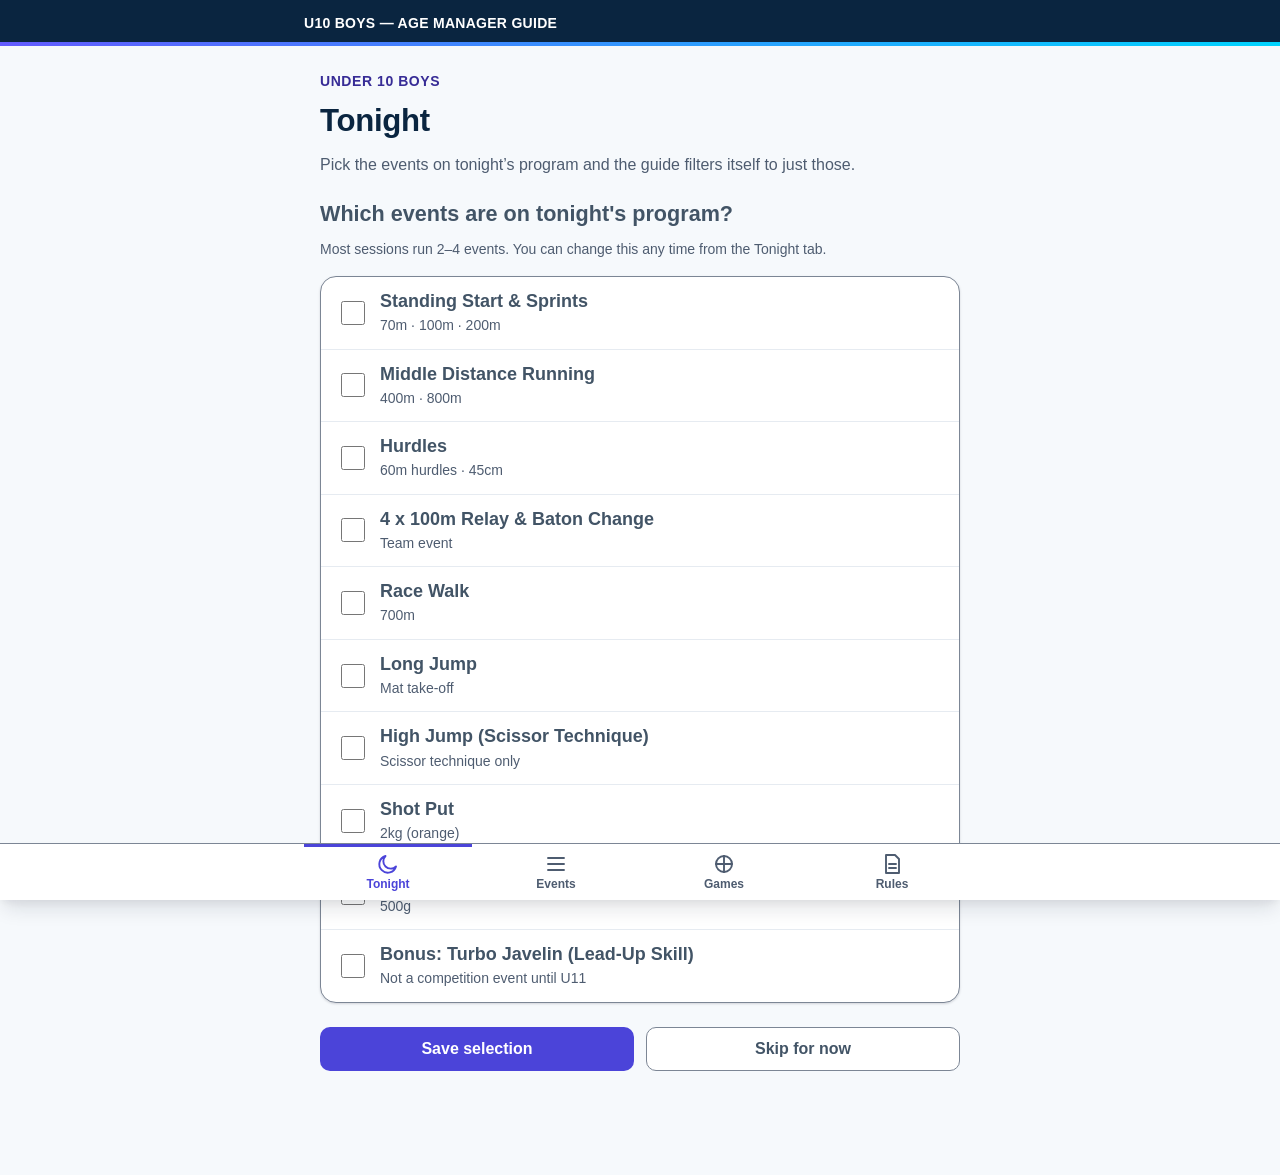
==== index.html @ a4e1b456 "Initial commit: NSW Little Athletics U10 Boys Age Manager Guide Vanilla JS/CSS four-tab app (Tonight" ====
<!DOCTYPE html>
<html lang="en-AU">
<head>
  <meta charset="utf-8">
  <meta name="viewport" content="width=device-width, initial-scale=1, viewport-fit=cover">
  <meta name="description" content="NSW Little Athletics Under 10 Boys Age Manager's Coaching Guide: skill progressions, common faults, safety notes, coaching videos and a bank of waiting-period games.">
  <meta name="color-scheme" content="light">
  <!-- Matches --color-accent-deep in css/tokens.css (app-bar fill). -->
  <meta name="theme-color" content="#0A2540">
  <!-- Suppresses the browser's automatic /favicon.ico request (AC90: zero 404s) — no icon asset exists or is needed. -->
  <link rel="icon" href="data:,">
  <title>NSW Little Athletics — U10 Boys Age Manager Guide</title>

  <!-- Relative paths only: this must work under a GitHub Pages project subpath. -->
  <link rel="stylesheet" href="css/tokens.css">
  <link rel="stylesheet" href="css/base.css">
  <link rel="stylesheet" href="css/components.css">
</head>
<body>
  <a class="skip-link" href="#view">Skip to main content</a>

  <header class="app-bar">
    <p class="app-bar__title">U10 Boys — Age Manager Guide</p>
  </header>

  <!--
    The router writes each view into #view. It is the <main> landmark itself
    and is focusable (tabindex="-1") so the skip link lands here.
  -->
  <main class="app-main" id="view" tabindex="-1"></main>

  <!--
    Tonight-mode announcements (interactions.js's announce()). Lives here,
    outside #view, so the router's innerHTML repaint of #view never destroys
    and recreates it. A live region only reliably announces a text mutation
    once it is already in the accessibility tree; recreating it on every
    repaint (as it was inside the view template) raced the tree registration
    against the announcement itself.
  -->
  <div id="tonight-status" class="visually-hidden" role="status" aria-live="polite"></div>

  <!--
    Four tabs, in this DOM order. Tonight is first: it's the default route
    (empty hash resolves directly to it, no redirect — see router.js) and the
    brief lists the four tabs in this order. Home was removed and archived
    (see archive/README.md); nothing here references it.
  -->
  <nav class="tabbar" aria-label="Main">
    <ul class="tabbar__list">
      <li class="tabbar__item">
        <a class="tab" href="#/tonight" data-tab="tonight">
          <span class="tab__icon" aria-hidden="true">
            <svg viewBox="0 0 24 24" focusable="false"><path d="M20 14.5A8.5 8.5 0 1 1 9.5 4a6.8 6.8 0 0 0 10.5 10.5Z"/></svg>
          </span>
          <span class="tab__label">Tonight</span>
        </a>
      </li>
      <li class="tabbar__item">
        <a class="tab" href="#/events" data-tab="events">
          <span class="tab__icon" aria-hidden="true">
            <svg viewBox="0 0 24 24" focusable="false"><path d="M4 6h16"/><path d="M4 12h16"/><path d="M4 18h16"/></svg>
          </span>
          <span class="tab__label">Events</span>
        </a>
      </li>
      <li class="tabbar__item">
        <a class="tab" href="#/games" data-tab="games">
          <span class="tab__icon" aria-hidden="true">
            <svg viewBox="0 0 24 24" focusable="false"><circle cx="12" cy="12" r="8"/><path d="M12 4v16"/><path d="M4 12h16"/></svg>
          </span>
          <span class="tab__label">Games</span>
        </a>
      </li>
      <li class="tabbar__item">
        <a class="tab" href="#/rules" data-tab="rules">
          <span class="tab__icon" aria-hidden="true">
            <svg viewBox="0 0 24 24" focusable="false"><path d="M6 3h9l4 4v14H6z"/><path d="M9 12h7"/><path d="M9 16h7"/></svg>
          </span>
          <span class="tab__label">Rules</span>
        </a>
      </li>
    </ul>
  </nav>

  <noscript>
    <p class="noscript">This guide needs JavaScript enabled to display its content.</p>
  </noscript>

  <script type="module" src="js/app.js"></script>
</body>
</html>
---- css/tokens.css ----
/* ==========================================================================
   tokens.css — the design system's single source of truth.

   Every colour, size, radius and shadow used anywhere in this app is declared
   here. Components reference tokens; they never hard-code a hex value.

   Contrast ratios in the comments below are computed (WCAG 2.1 relative
   luminance), not estimated, and are measured against the *composited*
   background the pairing actually renders on — not the token's assumed
   backdrop. If you change a colour, re-measure. See STYLEGUIDE.md's "Colour"
   section for the full table and STYLEGUIDE.md's "Deviations from Stripe"
   section for why several Stripe colours below are restricted to decorative
   roles only.

   --------------------------------------------------------------------------
   STRIPE-DERIVED PALETTE (AC59). Source: Stripe's public brand palette,
   corroborated across independent sources, treated as established fact —
   #635BFF blurple, #0A2540 dark navy, #425466 body slate, #F6F9FC light
   surface, #E6EBF1 hairline, #00D4FF cyan, #24B47E success, #CD3D64 error.
   getdesign.md/stripe/design-md was NOT re-fetched for this pass — it renders
   client-side and publishes no token values.

   Three of those eight values are deliberately NOT used as given, because
   they fail this project's AA rules on the surfaces this app actually
   composites them against:
     - #635BFF (brand blurple) is 4.70:1 on white and only 4.45:1 on
       #F6F9FC — FAILS AA as text. It is used only as brand/decorative fill
       (the app-bar gradient rule below); every text/focus-ring/control-
       border role is carried by a darkened blurple instead (AC60).
     - #E6EBF1 (hairline) is 1.20:1 on white — FAILS the >=3:1 control-
       boundary rule. It is restricted to decorative dividers only
       (--color-border-subtle); a separate, re-measured token carries the
       control-boundary role (--color-border-interactive, AC61).
     - #00D4FF / #24B47E / #CD3D64 (cyan / success / error) are 1.77:1 /
       2.66:1 / 4.72:1 on white — cyan and success both fail 4.5:1; error
       (#CD3D64) actually clears 4.5:1 but is still barred from every text /
       control-boundary / sole-state-indicator role (AC62), because a
       colour-only state signal fails SC 1.4.1 regardless of its contrast
       ratio. Only cyan appears at all in this file, as a decorative
       gradient stop with no text on it (see --color-brand-cyan below).
   -------------------------------------------------------------------------- */

:root {
  /* --- Neutral / text ramp (Stripe navy -> slate) -----------------------
     neutral-800 and neutral-900 are Stripe's own "body" and "heading" hexes,
     used verbatim (AC59 b/c). The lighter steps (600/700) are new values
     derived to sit between body and the hairline, each independently
     re-measured against every surface it actually renders on in this app —
     not copied from the pre-rebuild ramp, which used a different (bluer)
     palette entirely. */
  --color-white: #FFFFFF;
  --color-neutral-50: #F6F9FC;   /* Stripe "surface" — app canvas (AC59a)     */
  --color-neutral-100: #EEF2F6;  /* <code> background — body text 6.94:1 on it */
  --color-neutral-200: #E6EBF1;  /* Stripe "hairline" — decorative only, 1.20:1 on white, see banner above */
  --color-neutral-400: #7C8695;  /* interactive borders — 3.68:1 white, 3.49:1 canvas, 3.17:1 tint, 3.40:1 warn-surface — all >=3:1 (AC61) */
  --color-neutral-600: #5F6F87;  /* captions — 5.11:1 white, 4.84:1 canvas, 4.40:1 tint (FAILS — never used on tint; --color-text-muted carries that surface instead, see .picker__label:hover) */
  --color-neutral-700: #4E5C70;  /* muted body text — 6.80:1 white, 6.43:1 canvas, 5.85:1 tint (.picker__label:hover) */
  --color-neutral-800: #425466;  /* Stripe "body" — 7.80:1 white, 7.38:1 canvas (AC59c) */
  --color-neutral-900: #0A2540;  /* Stripe "heading" — 15.54:1 white, 14.70:1 canvas (AC59b) */

  /* --- Brand blurple — decorative / gradient ONLY, never text or a border -
     AC60: #635BFF fails AA as text (4.45:1 on canvas) so it never appears
     in a role that requires contrast. --color-brand-cyan exists solely as
     the second stop of the one decorative gradient this file authorises
     (AC59f); no text is ever placed on it (AC62). */
  --color-brand: #635BFF;        /* Stripe blurple — decorative fill only, see .app-bar::after */
  --color-brand-cyan: #00D4FF;   /* Stripe cyan — decorative gradient stop only, never text (1.77:1 on white) */

  /* --- Accent (darkened blurple) — carries every text/focus/border role -
     A straight #635BFF fails AA (4.45:1 on canvas). --color-accent is a
     darkened blurple that clears AA with headroom on every surface it can
     land on (Q6: take the headroom where free rather than scrape 4.5:1). */
  --color-accent-tint: #EEECFF;  /* tinted surface (hover/pressed backgrounds) */
  --color-accent: #4B44D9;       /* links, focus ring, control borders, badge text — 6.71:1 white, 6.35:1 canvas, 5.78:1 tint, 6.19:1 warn-surface (AC60) */
  --color-accent-strong: #372C96; /* pressed / numerals / hover — 10.70:1 white, 10.12:1 canvas, 9.21:1 tint, 9.86:1 warn-surface */
  --color-accent-deep: #0A2540;  /* app bar fill — white text on it = 15.54:1 (reuses the Stripe heading navy as a dark shell surface) */
  --color-accent-on: #FFFFFF;    /* text on --color-accent — 6.71:1; on --color-accent-strong — 10.70:1 */

  /* --- Success (green) — per-card Tonight toggle's active state, and the
     Event Detail "in tonight" CTA (js/views/eventDetail.js). Project-specific,
     not part of the Stripe palette (Stripe's own #24B47E fails AA — see the
     "Deviations from Stripe" banner above), chosen the same way --color-accent
     was: darkened until it clears AA with headroom on every surface it lands
     on, rather than merely scraping 4.5:1. -------------------------------- */
  --color-success-tint: #E6F4EC;  /* tinted surface — .btn--ghost-success hover */
  --color-success: #0E6B3A;       /* active toggle fill; ghost-CTA border/text — 6.60:1 white, 6.24:1 canvas, 5.82:1 success-tint */
  --color-success-on: #FFFFFF;    /* check glyph/text on --color-success fill — 6.60:1 */

  /* --- Safety / warning (project-specific; not part of Stripe's palette,
     unchanged by this pass — its surfaces didn't change, so its ratios
     didn't either; re-verified, not merely carried forward) ------------- */
  --color-warn-surface: #FFF4E8;
  --color-warn-surface-alt: #FFEAD8;
  --color-warn-border: #C2410C;  /* 5.18:1 on white, 4.77:1 on warn-surface  */
  --color-warn-text: #7A2E0B;    /* 8.71:1 on --color-warn-surface, 8.10:1 on --color-warn-surface-alt (.badge--video) */
  --color-warn-label: #8A3308;   /* 7.57:1 on --color-warn-surface           */

  /* --- Semantic aliases ------------------------------------------------- */
  --color-bg: var(--color-neutral-50);
  --color-surface: var(--color-white);
  --color-heading: var(--color-neutral-900);        /* h1-h4 (AC59b)         */
  --color-text: var(--color-neutral-800);           /* body default (AC59c) */
  --color-text-muted: var(--color-neutral-700);
  --color-text-caption: var(--color-neutral-600);
  --color-border-subtle: var(--color-neutral-200);  /* decorative dividers only (AC61) */
  --color-border-interactive: var(--color-neutral-400); /* >=3:1 everywhere (AC61) */
  --color-focus: var(--color-accent);               /* never --color-brand (AC60) */

  /* --- Type scale (1.2 modular, 16px root) ------------------------------
     Body stays >=400 weight and 18px: Stripe's own weight-300 body text is
     explicitly rejected here — this app is read outdoors, one-handed,
     pitch-side (AC64). */
  --font-sans: -apple-system, BlinkMacSystemFont, "Segoe UI", Roboto,
    "Helvetica Neue", Arial, "Noto Sans", sans-serif;
  --font-mono: ui-monospace, SFMono-Regular, Menlo, Consolas, monospace;

  --fs-100: 0.75rem;    /* 12px — badges, footnotes      */
  --fs-200: 0.875rem;   /* 14px — captions, meta         */
  --fs-300: 1rem;       /* 16px — secondary body         */
  --fs-400: 1.125rem;   /* 18px — body (outdoor legible) */
  --fs-500: 1.35rem;    /* 21.6px — h2                   */
  --fs-600: 1.625rem;   /* 26px — h1 on narrow           */
  --fs-700: 1.95rem;    /* 31.2px — h1 from 40em up      */

  --lh-tight: 1.25;
  --lh-snug: 1.4;
  --lh-body: 1.6;

  --fw-regular: 400;    /* floor — no rule anywhere sets font-weight below this (AC64) */
  --fw-medium: 500;
  --fw-semibold: 600;
  --fw-bold: 700;

  /* --- Spacing scale (4px base) ----------------------------------------- */
  --space-1: 0.25rem;   /*  4px */
  --space-2: 0.5rem;    /*  8px */
  --space-3: 0.75rem;   /* 12px */
  --space-4: 1rem;      /* 16px */
  --space-5: 1.5rem;    /* 24px */
  --space-6: 2rem;      /* 32px */
  --space-7: 3rem;      /* 48px */
  --space-8: 4rem;      /* 64px */

  /* --- Radii ------------------------------------------------------------ */
  --radius-sm: 6px;
  --radius-md: 10px;
  --radius-lg: 16px;
  --radius-pill: 999px;

  /* --- Component sizes ---------------------------------------------------
     One-off diameters that recur in exactly one component and don't belong
     in the spacing scale (they're not a gap/inset, they're a fixed circle).
     The 44px per-card Tonight toggle reuses --tap-min below rather than a
     new token, since it IS the tap-target floor. */
  --size-numeral-sm: 1.75rem; /* 28px — Events list row numeral badge (compact-row redesign) */

  /* --- Elevation (3 levels, used consistently on cards) ------------------ */
  --shadow-1: 0 1px 2px rgba(16, 24, 40, 0.06),
              0 1px 3px rgba(16, 24, 40, 0.10);
  --shadow-2: 0 2px 4px -1px rgba(16, 24, 40, 0.06),
              0 4px 8px -2px rgba(16, 24, 40, 0.10);
  --shadow-3: 0 4px 8px -2px rgba(16, 24, 40, 0.06),
              0 12px 20px -4px rgba(16, 24, 40, 0.12);

  /* --- Layout ----------------------------------------------------------- */
  --measure: 42rem;          /* max content width                           */
  --gutter: var(--space-4);
  --tabbar-height: 3.5rem;   /* 56px — exceeds the 44px tap-target minimum  */
  --tap-min: 2.75rem;        /* 44px — WCAG 2.5.5 / 2.5.8 floor            */
  --focus-ring-width: 3px;
  --focus-ring-offset: 2px;
}
---- css/base.css ----
/* ==========================================================================
   base.css — reset, document shell, landmarks, typography defaults.
   ========================================================================== */

*,
*::before,
*::after {
  box-sizing: border-box;
}

html {
  -webkit-text-size-adjust: 100%;
}

body {
  margin: 0;
  background: var(--color-bg);
  color: var(--color-text);
  font-family: var(--font-sans);
  font-size: var(--fs-400);
  line-height: var(--lh-body);
  /* Long words and URLs must not push the page wider than 320px. */
  overflow-wrap: break-word;
}

/* --- Focus: never removed, always visible -------------------------------- */

:focus-visible {
  outline: var(--focus-ring-width) solid var(--color-focus);
  outline-offset: var(--focus-ring-offset);
  border-radius: var(--radius-sm);
}

/*
  The <h1> and <main> receive focus programmatically on route change. Keyboard
  users get the ring (the browser sets :focus-visible for keyboard-initiated
  navigation); pointer users don't get a ring they didn't ask for.
*/
#view:focus:not(:focus-visible),
#page-title:focus:not(:focus-visible) {
  outline: none;
}

/* --- Skip link ----------------------------------------------------------- */

.skip-link {
  position: absolute;
  left: var(--space-2);
  top: var(--space-2);
  z-index: 100;
  padding: var(--space-3) var(--space-4);
  min-height: var(--tap-min);
  display: inline-flex;
  align-items: center;
  background: var(--color-accent);
  color: var(--color-accent-on);
  font-weight: var(--fw-semibold);
  border-radius: var(--radius-md);
  box-shadow: var(--shadow-2);
  text-decoration: none;
  /* Off-screen until focused — not display:none, so it stays reachable. */
  transform: translateY(-200%);
}

.skip-link:focus {
  transform: translateY(0);
}

/* --- Screen-reader-only -------------------------------------------------- */

.visually-hidden {
  position: absolute !important;
  width: 1px;
  height: 1px;
  padding: 0;
  margin: -1px;
  overflow: hidden;
  clip: rect(0 0 0 0);
  clip-path: inset(50%);
  white-space: nowrap;
  border: 0;
}

/* --- App shell ----------------------------------------------------------- */

.app-bar {
  position: relative;
  background: var(--color-accent-deep);
  color: var(--color-white);
  padding: var(--space-3) var(--gutter);
  padding-top: max(var(--space-3), env(safe-area-inset-top));
}

/*
  Stripe-signature gradient, purely decorative (AC59f): a 4px blurple-to-cyan
  bar under the app-bar. No text sits on it, so AC62 ("no text on a cyan
  gradient stop") and AC63 ("gradient carrying text must hit 4.5:1 at its
  lightest stop") never come into play here — both colours are otherwise
  banned from every text/border/focus role for exactly that contrast reason
  (--color-brand is 4.45:1 on canvas, --color-brand-cyan is 1.77:1 on white;
  see tokens.css). This is the app's only use of either raw brand hue.
*/
.app-bar::after {
  content: '';
  position: absolute;
  inset: auto 0 0 0;
  height: 4px;
  background: linear-gradient(90deg, var(--color-brand), var(--color-brand-cyan));
}

.app-bar__title {
  margin: 0;
  max-width: var(--measure);
  margin-inline: auto;
  font-size: var(--fs-200);
  font-weight: var(--fw-semibold);
  letter-spacing: 0.02em;
  text-transform: uppercase;
}

.app-main {
  display: block;
  max-width: var(--measure);
  margin-inline: auto;
  padding: var(--space-5) var(--gutter);
  /* Clear the fixed tab bar plus the iPhone home indicator. */
  padding-bottom: calc(
    var(--tabbar-height) + env(safe-area-inset-bottom) + var(--space-7)
  );
}

/* --- Typography ---------------------------------------------------------- */

h1,
h2,
h3,
h4 {
  margin: 0;
  color: var(--color-heading);
  line-height: var(--lh-tight);
  font-weight: var(--fw-bold);
  letter-spacing: -0.01em;
}

p {
  margin: 0 0 var(--space-4);
}

p:last-child {
  margin-bottom: 0;
}

a {
  color: var(--color-accent);
  text-decoration-thickness: 0.08em;
  text-underline-offset: 0.16em;
}

a:hover {
  color: var(--color-accent-strong);
}

code {
  font-family: var(--font-mono);
  font-size: 0.9em;
  background: var(--color-neutral-100);
  padding: 0.1em 0.35em;
  border-radius: var(--radius-sm);
}

ol,
ul {
  margin: 0;
  padding: 0;
}

blockquote {
  margin: 0;
}

table {
  border-collapse: collapse;
  width: 100%;
}

.noscript {
  margin: var(--space-5) var(--gutter);
  padding: var(--space-4);
  background: var(--color-warn-surface);
  border-left: 4px solid var(--color-warn-border);
  color: var(--color-warn-text);
  border-radius: var(--radius-md);
}

@media (prefers-reduced-motion: reduce) {
  *,
  *::before,
  *::after {
    animation-duration: 0.01ms !important;
    animation-iteration-count: 1 !important;
    transition-duration: 0.01ms !important;
    scroll-behavior: auto !important;
  }
}
---- css/components.css ----
/* ==========================================================================
   components.css — every reusable UI pattern in the app.
   Ordered: navigation → page furniture → content blocks → resources → tables.
   ========================================================================== */

/* --- Bottom tab bar ------------------------------------------------------ */

.tabbar {
  position: fixed;
  inset: auto 0 0 0;
  z-index: 50;
  background: var(--color-surface);
  border-top: 1px solid var(--color-border-interactive);
  box-shadow: var(--shadow-3);
  padding-bottom: env(safe-area-inset-bottom);
}

.tabbar__list {
  display: flex;
  max-width: var(--measure);
  margin-inline: auto;
  list-style: none;
}

.tabbar__item {
  flex: 1 1 0;
  min-width: 0;
}

.tab {
  display: flex;
  flex-direction: column;
  align-items: center;
  justify-content: center;
  gap: 2px;
  /* Tap target: full width of a quarter-viewport column x 56px tall. */
  min-height: var(--tabbar-height);
  padding: var(--space-2) var(--space-1);
  color: var(--color-text-muted);
  font-size: var(--fs-100);
  font-weight: var(--fw-semibold);
  text-decoration: none;
}

.tab__icon svg {
  display: block;
  width: 24px;
  height: 24px;
  fill: none;
  stroke: currentColor;
  stroke-width: 1.9;
  stroke-linecap: round;
  stroke-linejoin: round;
}

.tab__label {
  line-height: 1.1;
}

/*
  aria-current drives the active state — the accessible property and the
  visual state come from one source, so they cannot drift apart.
  Colour is not the only signal: the active tab is also bolder and carries
  the top rule.
*/
.tab[aria-current='page'] {
  color: var(--color-accent);
  font-weight: var(--fw-bold);
  box-shadow: inset 0 3px 0 0 var(--color-accent);
}

/*
  Four equal columns (Tonight, Events, Games, Rules — Home removed, see
  archive/README.md) give each tab an 80px column at 320px viewport width
  (90px at 360px). Height (--tabbar-height, 56px) already clears the 44px
  floor regardless of column count, so the only thing to re-check at 4
  columns is horizontal: the longest label ("Tonight", 7 characters) must
  not wrap or clip within the column. Re-measured with headless Chrome at
  both 320px and 360px after the Home removal: at the default --fs-100
  (12px) every label renders on one line at both widths with clear margin
  either side, so no font-size step-down is needed. Tightened side padding
  is kept anyway as a small additional margin at the narrowest supported
  width. If a 5th tab is ever added, re-measure before assuming the same
  holds.
*/
@media (max-width: 22.5em) {
  .tab {
    padding-inline: 2px;
  }
}

/* --- Buttons --------------------------------------------------------------
   Generic action buttons (picker, mode switch's sibling actions, empty
   states) — distinct from .out-link (bordered external-link chip). Two
   variants only: solid primary, bordered ghost. Both meet the 44px
   tap-target floor. (.cta was the one full-width Home hero link; Home was
   removed and archived, and .cta was removed with it — AC71, see
   archive/README.md.) */

.btn {
  display: inline-flex;
  align-items: center;
  justify-content: center;
  gap: var(--space-2);
  min-height: var(--tap-min);
  padding: var(--space-3) var(--space-5);
  border-radius: var(--radius-md);
  border: 1px solid transparent;
  font-size: var(--fs-300);
  font-weight: var(--fw-semibold);
  text-decoration: none;
  cursor: pointer;
}

.btn--primary {
  background: var(--color-accent);
  color: var(--color-accent-on);
}

.btn--primary:hover {
  background: var(--color-accent-strong);
  color: var(--color-accent-on);
}

.btn--ghost {
  background: var(--color-surface);
  border-color: var(--color-border-interactive);
  color: var(--color-text);
}

.btn--ghost:hover {
  background: var(--color-accent-tint);
  border-color: var(--color-accent);
}

/*
  Recessed "already added" state for the Event Detail "Add to tonight" CTA
  (js/views/eventDetail.js, tonightCtaButton() in ui.js) — a .btn--ghost
  variant using the success green instead of neutral text/border, so the
  in-tonight state reads as a positive confirmation rather than a plain
  secondary action. Measured: 6.60:1 (--color-success on white), 5.82:1 on
  the hover tint (--color-success-tint) — both well clear of 4.5:1.
*/
.btn--ghost-success {
  background: var(--color-surface);
  border-color: var(--color-success);
  color: var(--color-success);
}

.btn--ghost-success:hover {
  background: var(--color-success-tint);
  border-color: var(--color-success);
}

/* Full-width variant — the Event Detail "Add to tonight" CTA is the one
   full-width primary action on that page. */
.btn--block {
  display: flex;
  width: 100%;
}

.tonight-edit-btn {
  margin-top: var(--space-4);
}

/* Wraps the Event Detail "Add to tonight" CTA (js/views/eventDetail.js),
   giving it the same breathing room every other .section on that page gets
   from the heading above it, without making the button itself a <section>
   (it isn't a new heading level, just a page action). */
.event-cta {
  margin-top: var(--space-6);
}

/* --- Tonight / Everything mode switch -------------------------------------
   Used identically on Events, Games and Rules. Two real buttons in a
   role="group", not a bare styled div. Active state is never colour-only:
   it also carries aria-pressed, bold weight and a leading check glyph. */

.mode-switch {
  display: flex;
  gap: var(--space-2);
  margin-bottom: var(--space-5);
}

.mode-switch__btn {
  display: inline-flex;
  align-items: center;
  gap: var(--space-1);
  min-height: var(--tap-min);
  padding: var(--space-2) var(--space-4);
  border: 1px solid var(--color-border-interactive);
  border-radius: var(--radius-pill);
  background: var(--color-surface);
  color: var(--color-text-muted);
  font-size: var(--fs-300);
  font-weight: var(--fw-medium);
  cursor: pointer;
}

.mode-switch__btn--active {
  background: var(--color-accent);
  border-color: var(--color-accent);
  color: var(--color-accent-on);
  font-weight: var(--fw-bold);
}

.mode-switch__glyph {
  display: inline-block;
  min-width: 0.9em;
  text-align: center;
}

/* --- Empty / near-empty Tonight-mode state --------------------------------
   Shown instead of a bare empty list when a filter yields nothing, so the
   page reads as a deliberate state rather than a broken one. */

.empty-state {
  padding: var(--space-6) var(--space-4);
  background: var(--color-surface);
  border: 1px solid var(--color-border-subtle);
  border-radius: var(--radius-lg);
  box-shadow: var(--shadow-1);
  text-align: center;
}

.empty-state p {
  margin-bottom: var(--space-4);
  color: var(--color-text-muted);
}

/* --- Onboarding / edit picker (multi-select over the 10 events) ----------- */

.picker__fieldset {
  border: 0;
  margin: 0;
  padding: 0;
}

.picker__legend {
  padding: 0;
  margin-bottom: var(--space-3);
  font-size: var(--fs-500);
  font-weight: var(--fw-bold);
  line-height: var(--lh-tight);
}

.picker__list {
  list-style: none;
  margin-top: var(--space-4);
  background: var(--color-surface);
  border: 1px solid var(--color-border-interactive);
  border-radius: var(--radius-lg);
  box-shadow: var(--shadow-1);
  overflow: hidden;
}

.picker__item + .picker__item {
  border-top: 1px solid var(--color-border-subtle);
}

.picker__label {
  display: flex;
  align-items: center;
  gap: var(--space-3);
  min-height: var(--tap-min);
  padding: var(--space-3) var(--space-4);
  cursor: pointer;
}

.picker__label:hover {
  background: var(--color-accent-tint);
}

.picker__checkbox {
  flex: none;
  width: 1.5rem;
  height: 1.5rem;
}

.picker__text {
  display: flex;
  flex-direction: column;
  min-width: 0;
}

.picker__name {
  font-size: var(--fs-400);
  font-weight: var(--fw-semibold);
  line-height: var(--lh-snug);
}

.picker__tag {
  font-size: var(--fs-200);
  color: var(--color-text-muted);
}

.picker__actions {
  display: flex;
  flex-wrap: wrap;
  gap: var(--space-3);
  margin-top: var(--space-5);
}

.picker__actions .btn {
  flex: 1 1 10rem;
}

/* --- Page header --------------------------------------------------------- */

.page-head {
  margin-bottom: var(--space-5);
}

.page-head__kicker {
  margin: 0 0 var(--space-2);
  font-size: var(--fs-200);
  font-weight: var(--fw-semibold);
  letter-spacing: 0.04em;
  text-transform: uppercase;
  color: var(--color-accent-strong);
}

.page-head__title {
  font-size: var(--fs-600);
}

/*
  Game Detail page only (js/views/gameDetail.js) — a deliberate visual
  distinction from every other view's <h1>, which stays --color-heading
  navy. Large bold text (>=26px here) only needs 3:1; --color-accent clears
  6.71:1 on white / 6.35:1 on canvas, already-measured pairings reused
  as-is (see STYLEGUIDE.md's Colour section).
*/
.page-head__title--accent {
  color: var(--color-accent);
}

.page-head__lead {
  margin: var(--space-3) 0 0;
  color: var(--color-text-muted);
  font-size: var(--fs-300);
}

@media (min-width: 40em) {
  .page-head__title {
    font-size: var(--fs-700);
  }
}

/* --- Sections ------------------------------------------------------------ */

.section {
  margin-top: var(--space-6);
}

/*
  Roomier heading rhythm for the Games list and Games detail pages only
  (js/views/games.js, js/views/gameDetail.js) — a deliberate, scoped
  increase from the default --space-6 (32px) to --space-7 (48px), not a
  global change to every .section consumer (Events, Rules, Tonight, Event
  Detail all keep the default). Scoped as a modifier rather than edited in
  place because .section is shared across those other views and a global
  bump wasn't asked for or re-checked against their layouts.
*/
.section--spaced {
  margin-top: var(--space-7);
}

.section__head {
  margin-bottom: var(--space-3);
}

.section__title {
  font-size: var(--fs-500);
  margin-bottom: var(--space-3);
}

.section__head .section__title {
  margin-bottom: var(--space-1);
}

/*
  Events tab category heading (js/views/events.js) — a small uppercase
  caption, NOT a .section__title-style heading. Still a real <h2> (the page's
  heading hierarchy is h1 "Events" -> h2 per category; only the visual
  treatment changes here, not the level). --color-text-caption at this size
  (12px bold) does not qualify as "large text" under WCAG's 14pt-bold
  threshold, so it needs the full 4.5:1 floor — it clears 4.84:1 on the app
  canvas it renders on here (see STYLEGUIDE.md's Colour section), the same
  pairing already used for every other kicker/caption in this app.
*/
.event-category-kicker {
  margin: var(--space-6) 0 var(--space-2);
  font-size: var(--fs-100);
  font-weight: var(--fw-bold);
  letter-spacing: 0.06em;
  text-transform: uppercase;
  color: var(--color-text-caption);
}

.event-category-kicker--first {
  margin-top: 0;
}

.section__kicker,
.section__meta {
  margin: 0 0 var(--space-3);
  font-size: var(--fs-200);
  color: var(--color-text-caption);
  font-weight: var(--fw-medium);
}

.note {
  font-size: var(--fs-200);
  color: var(--color-text-muted);
  line-height: var(--lh-snug);
}

/*
  "Not in tonight's selection" flag on an event detail deep link. Modifier
  MUST be declared after its base class .note — both are single-class
  selectors of equal specificity, so source order decides the winner for any
  property both declare (here: color). Declaring it earlier previously let
  .note's later color win by cascade order alone, silently discarding this
  rule's intended accent colour; keep this rule below .note.
*/
.note--flag {
  margin-bottom: var(--space-5);
  padding: var(--space-3) var(--space-4);
  background: var(--color-accent-tint);
  border-radius: var(--radius-md);
  color: var(--color-accent-strong);
  font-weight: var(--fw-medium);
}

/* --- Link list ----------------------------------------------------------- */

.link-list {
  list-style: none;
  border: 1px solid var(--color-border-interactive);
  border-radius: var(--radius-md);
  background: var(--color-surface);
  overflow: hidden;
}

.link-list li + li {
  border-top: 1px solid var(--color-border-subtle);
}

.link-list a {
  display: flex;
  align-items: center;
  min-height: var(--tap-min);
  padding: var(--space-3) var(--space-4);
  font-weight: var(--fw-medium);
  text-decoration: none;
}

.link-list a:hover {
  background: var(--color-accent-tint);
  text-decoration: underline;
}

/* --- Back link ----------------------------------------------------------- */

.back-link {
  display: inline-flex;
  align-items: center;
  gap: var(--space-2);
  min-height: var(--tap-min);
  padding: var(--space-2) var(--space-3);
  margin: 0 0 var(--space-3) calc(var(--space-3) * -1);
  font-size: var(--fs-300);
  font-weight: var(--fw-semibold);
  text-decoration: none;
}

.back-link:hover {
  text-decoration: underline;
}

/* --- Event list (compact-row redesign) ------------------------------------
   Each discipline category renders ONE bordered/rounded `.event-group`
   container (not one bordered card per event) holding single-line
   `.event-row`s, each divided from the next by a 1px hairline. */

.event-group {
  list-style: none;
  margin: 0;
  padding: 0;
  background: var(--color-surface);
  border: 1px solid var(--color-border-interactive);
  border-radius: var(--radius-lg);
  box-shadow: var(--shadow-1);
  overflow: hidden;
}

/* The <li> wraps the row's <a> and the toggle <button> as SIBLINGS — a
   <button> cannot be a descendant of <a> (the browser silently reparents it
   out). See js/views/events.js and ui.js's tonightToggleButton(). Tapping
   anywhere in the row (other than the toggle) opens the event's detail page
   via the <a>, which fills the row except for the toggle's own tap area. */
.event-row {
  display: flex;
  align-items: center;
  gap: var(--space-3);
  padding: var(--space-3) var(--space-4);
}

.event-row + .event-row {
  border-top: 1px solid var(--color-border-subtle);
}

.event-row__link {
  display: flex;
  align-items: center;
  flex: 1 1 auto;
  min-width: 0;
  /* Comfortably above the 44px tap-target floor even though the row itself
     has no visible card border any more. */
  min-height: var(--tap-min);
  gap: var(--space-3);
  color: var(--color-text);
  text-decoration: none;
}

.event-row__num {
  display: flex;
  flex: none;
  align-items: center;
  justify-content: center;
  width: var(--size-numeral-sm);
  height: var(--size-numeral-sm);
  border-radius: var(--radius-pill);
  background: var(--color-accent-tint);
  color: var(--color-accent-strong);
  font-size: var(--fs-200);
  font-weight: var(--fw-bold);
}

.event-row__body {
  display: flex;
  flex-direction: column;
  min-width: 0;
}

/* Styled as a link — the trailing → is appended to the name text itself
   (see js/views/events.js), same reading pattern as .game-list__name. */
.event-row__name {
  font-size: var(--fs-400);
  font-weight: var(--fw-semibold);
  line-height: var(--lh-snug);
  color: var(--color-accent);
}

.event-row:hover .event-row__name {
  text-decoration: underline;
}

.event-row__tag {
  margin-top: 2px;
  font-size: var(--fs-200);
  color: var(--color-text-muted);
}

/*
  Per-card Tonight toggle — a 44x44 icon-only circle (--tap-min doubles as
  the diameter here, since it IS the tap-target floor). Off: dashed grey
  border, "+" glyph. On: solid --color-success fill, white "✓" glyph.

  Pressed state is never colour-only (SC 1.4.1): border STYLE changes
  (dashed -> solid) and the glyph changes (+ -> ✓), in addition to
  aria-pressed and the background/text colour change. The visible "Add"/"On"
  text label was dropped as part of this redesign, but both of the required
  non-colour signals above are unchanged from before it — see
  tonightToggleButton()'s doc comment in js/ui.js and STYLEGUIDE.md's
  "Per-card Tonight toggle" section.

  Fill is a solid --color-success (not a tint) so the white glyph reads
  clearly against it — 6.60:1 on white / 6.24:1 on canvas, well clear of the
  4.5:1 floor (see tokens.css). Green, not the accent purple, reads as a
  positive/"on" confirmation distinct from the app's link/brand colour.
*/
.tonight-toggle {
  display: inline-flex;
  flex: none;
  align-items: center;
  justify-content: center;
  width: var(--tap-min);
  height: var(--tap-min);
  border: 2px dashed var(--color-border-interactive);
  border-radius: var(--radius-pill);
  background: var(--color-surface);
  color: var(--color-text-muted);
  cursor: pointer;
}

.tonight-toggle--active {
  border-style: solid;
  border-color: var(--color-success);
  background: var(--color-success);
  color: var(--color-success-on);
}

.tonight-toggle__glyph {
  display: inline-block;
  font-size: var(--fs-400);
  font-weight: var(--fw-bold);
  line-height: 1;
}

/* --- Definition list (quick facts, at-a-glance) -------------------------- */

.fact-list {
  margin: 0;
  background: var(--color-surface);
  border: 1px solid var(--color-border-interactive);
  border-radius: var(--radius-lg);
  box-shadow: var(--shadow-1);
  overflow: hidden;
}

.fact-list__row {
  padding: var(--space-3) var(--space-4);
}

.fact-list__row + .fact-list__row {
  border-top: 1px solid var(--color-border-subtle);
}

.fact-list__label {
  margin: 0 0 var(--space-1);
  font-size: var(--fs-100);
  font-weight: var(--fw-bold);
  letter-spacing: 0.04em;
  text-transform: uppercase;
  color: var(--color-text-caption);
}

.fact-list__value {
  margin: 0;
  font-size: var(--fs-300);
  line-height: var(--lh-snug);
}

/* --- Progressions and faults --------------------------------------------- */

.steps {
  list-style: none;
  counter-reset: step;
  display: grid;
  gap: var(--space-3);
}

.steps li {
  counter-increment: step;
  position: relative;
  padding: var(--space-3) var(--space-4) var(--space-3) var(--space-7);
  background: var(--color-surface);
  border: 1px solid var(--color-border-subtle);
  border-radius: var(--radius-md);
  box-shadow: var(--shadow-1);
  font-size: var(--fs-300);
  line-height: var(--lh-snug);
}

.steps li::before {
  content: counter(step);
  position: absolute;
  left: var(--space-3);
  top: var(--space-3);
  display: flex;
  align-items: center;
  justify-content: center;
  width: 1.5rem;
  height: 1.5rem;
  border-radius: var(--radius-pill);
  background: var(--color-accent-tint);
  color: var(--color-accent-strong);
  font-size: var(--fs-100);
  font-weight: var(--fw-bold);
}

.bullets {
  list-style: none;
  display: grid;
  gap: var(--space-2);
}

.bullets li {
  position: relative;
  padding-left: var(--space-5);
  font-size: var(--fs-300);
  line-height: var(--lh-snug);
}

.bullets li::before {
  content: '';
  position: absolute;
  left: var(--space-2);
  top: 0.6em;
  width: 7px;
  height: 7px;
  border-radius: var(--radius-pill);
  background: var(--color-accent);
}

/* --- Safety callout ------------------------------------------------------ */

.callout {
  margin-top: var(--space-6);
  padding: var(--space-4);
  border-radius: var(--radius-lg);
  box-shadow: var(--shadow-1);
}

.callout--safety {
  background: var(--color-warn-surface);
  border: 1px solid var(--color-warn-border);
  border-left-width: 6px;
  color: var(--color-warn-text);
}

.callout__label {
  display: flex;
  align-items: center;
  gap: var(--space-2);
  margin: 0 0 var(--space-2);
  font-size: var(--fs-200);
  font-weight: var(--fw-bold);
  letter-spacing: 0.06em;
  text-transform: uppercase;
  color: var(--color-warn-label);
}

/* Glyph + the word "Safety" carry the meaning, so colour is never the only cue. */
.callout__glyph {
  display: flex;
  align-items: center;
  justify-content: center;
  width: 1.375rem;
  height: 1.375rem;
  flex: none;
  border-radius: var(--radius-pill);
  background: var(--color-warn-border);
  color: var(--color-white);
  font-size: var(--fs-200);
  line-height: 1;
}

.callout__body {
  margin: 0;
  font-size: var(--fs-300);
  line-height: var(--lh-snug);
}

/* --- Tonight tab: event card (event + key rule + game tonight) -----------
   Each selected event is one bordered/rounded `.tonight-card` — same
   card language as `.event-group`/`.event-row` (Events tab) and
   `.game-list__link` (Games tab): --color-surface fill, --color-border-
   interactive hairline, --radius-lg corners, --shadow-1. A header row
   (numeral + name link + tagline, reusing `.event-row__num`/`__body`/
   `__name`/`__tag` verbatim from the Events tab so the two tabs' event
   identity never drifts) is followed by a "Key rule" row and zero or more
   "Game tonight" rows, each divided from the one above by a 1px hairline —
   the same stacked-row-inside-one-card pattern `.event-group`'s
   `.event-row + .event-row` hairline already uses, just applied to rows of
   differing content instead of repeated event rows. */

.tonight-groups {
  list-style: none;
  display: grid;
  gap: var(--space-5);
}

.tonight-card {
  background: var(--color-surface);
  border: 1px solid var(--color-border-interactive);
  border-radius: var(--radius-lg);
  box-shadow: var(--shadow-1);
  overflow: hidden;
}

.tonight-card__head {
  display: flex;
  align-items: center;
  gap: var(--space-3);
  padding: var(--space-3) var(--space-4);
}

.tonight-card__title {
  margin: 0;
  font-size: var(--fs-400);
  line-height: var(--lh-snug);
}

/* `.event-row__name` (reused verbatim from the Events tab) already sets the
   accent colour/weight; as a standalone link here (not nested inside the
   full-row `.event-row__link` wrapper that supplies the Events tab's tap
   target) it needs its own tap-target treatment — same min-height/inline-
   flex fix `.event-row__link` uses, just applied directly to the link. */
.tonight-card__title .event-row__name {
  display: inline-flex;
  align-items: center;
  min-height: var(--tap-min);
}

.tonight-card__row {
  padding: var(--space-3) var(--space-4);
}

.tonight-card__row + .tonight-card__row {
  border-top: 1px solid var(--color-border-subtle);
}

.tonight-card__label {
  margin: 0 0 4px;
  font-size: var(--fs-100);
  font-weight: var(--fw-bold);
  letter-spacing: 0.05em;
  text-transform: uppercase;
  color: var(--color-text-muted);
}

.tonight-card__value {
  margin: 0;
  font-size: var(--fs-300);
  line-height: var(--lh-snug);
  color: var(--color-text);
}

/* Same accent link treatment as `.event-row__name`/`.game-list__name`
   (trailing → baked into the link text), sized for its own >=44px tap
   target since it sits inline within a sentence rather than filling a row. */
.tonight-card__game-link {
  display: inline-flex;
  align-items: center;
  min-height: var(--tap-min);
  color: var(--color-accent);
  font-weight: var(--fw-semibold);
}

.tonight-card__game-link:hover {
  text-decoration: underline;
}

/* --- Games ----------------------------------------------------------------
   .game / .game__* is the Tonight tab's nested "games under this event"
   block (js/views/tonight.js, via gameItem() in ui.js) — the only remaining
   consumer since the Games list page moved to the link-plus-summary pattern
   below (js/views/games.js) and each game's full detail (including any
   video) moved to its own page (js/views/gameDetail.js). */

.game {
  margin-bottom: var(--space-3);
  padding: var(--space-4);
  background: var(--color-surface);
  border: 1px solid var(--color-border-subtle);
  border-radius: var(--radius-lg);
  box-shadow: var(--shadow-1);
}

.game__name {
  font-size: var(--fs-400);
  margin-bottom: var(--space-2);
}

.game__desc {
  margin: 0 0 var(--space-3);
  font-size: var(--fs-300);
  line-height: var(--lh-snug);
}

.game__desc:last-child {
  margin-bottom: 0;
}

.game__source {
  margin: var(--space-3) 0 var(--space-2);
  font-size: var(--fs-200);
  color: var(--color-text-muted);
}

/* --- Games list: link + one-sentence summary ------------------------------
   Each game on the Games list (js/views/games.js) links to its own detail
   page (js/views/gameDetail.js) instead of inlining its full instructions —
   a bordered-card-plus-chevron pattern of its own (this list has no
   per-card toggle to make room for). This used to intentionally mirror the
   Events list's old per-event card shape; the Events list moved to the
   `.event-group`/`.event-row` compact-row pattern above as part of the
   Events/Games redesign's row-shape pass, and this list was NOT asked to
   follow — see STYLEGUIDE.md's "Games list link + Game Detail page". */

.game-list {
  list-style: none;
  display: grid;
  gap: var(--space-3);
}

.game-list__link {
  display: block;
  min-height: var(--tap-min);
  padding: var(--space-4);
  background: var(--color-surface);
  border: 1px solid var(--color-border-interactive);
  border-radius: var(--radius-lg);
  box-shadow: var(--shadow-1);
  text-decoration: none;
}

.game-list__link:hover {
  background: var(--color-accent-tint);
  box-shadow: var(--shadow-2);
}

.game-list__link:hover .game-list__name {
  color: var(--color-accent-strong);
}

.game-list__name {
  display: block;
  color: var(--color-accent);
  font-size: var(--fs-400);
  font-weight: var(--fw-semibold);
  line-height: var(--lh-snug);
}

.game-list__summary {
  display: block;
  margin-top: var(--space-1);
  color: var(--color-text-muted);
  font-size: var(--fs-300);
  line-height: var(--lh-snug);
}

/* --- Resource cards (Watch & Learn) -------------------------------------- */

.resource {
  margin-bottom: var(--space-4);
  padding: var(--space-4);
  background: var(--color-surface);
  border: 1px solid var(--color-border-subtle);
  border-radius: var(--radius-lg);
  box-shadow: var(--shadow-2);
}

.resource__head {
  margin-bottom: var(--space-3);
}

.resource__title {
  margin: var(--space-2) 0 var(--space-1);
  font-size: var(--fs-400);
  font-weight: var(--fw-semibold);
  line-height: var(--lh-snug);
}

.resource__prefix {
  color: var(--color-text-muted);
  font-weight: var(--fw-regular);
}

.resource__source {
  margin: 0;
  font-size: var(--fs-200);
  color: var(--color-text-muted);
}

.resource__note {
  margin: 0 0 var(--space-3);
  font-size: var(--fs-300);
  line-height: var(--lh-snug);
}

.badge {
  display: inline-block;
  padding: 0.15rem var(--space-2);
  border-radius: var(--radius-sm);
  font-size: var(--fs-100);
  font-weight: var(--fw-bold);
  letter-spacing: 0.06em;
  text-transform: uppercase;
}

.badge--video {
  background: var(--color-warn-surface-alt);
  color: var(--color-warn-text);
}

.badge--article {
  background: var(--color-accent-tint);
  color: var(--color-accent);
}

.resource-list {
  list-style: none;
  display: grid;
  gap: var(--space-3);
}

.resource--compact {
  margin-bottom: 0;
  box-shadow: var(--shadow-1);
}

.resource--compact .resource__title {
  font-size: var(--fs-300);
}

/* --- Out-links ----------------------------------------------------------- */

.out-link {
  display: inline-flex;
  align-items: center;
  gap: var(--space-2);
  min-height: var(--tap-min);
  padding: var(--space-2) var(--space-4);
  border: 1px solid var(--color-border-interactive);
  border-radius: var(--radius-md);
  background: var(--color-surface);
  font-size: var(--fs-300);
  font-weight: var(--fw-semibold);
  text-decoration: none;
}

.out-link:hover {
  background: var(--color-accent-tint);
  border-color: var(--color-accent);
  text-decoration: underline;
}

.out-link__icon {
  font-size: var(--fs-300);
  line-height: 1;
}

/* --- Responsive 16:9 video embed ----------------------------------------- */

.embed {
  position: relative;
  aspect-ratio: 16 / 9;
  background: var(--color-neutral-900);
  border-radius: var(--radius-md);
  overflow: hidden;
}

.embed__frame {
  position: absolute;
  inset: 0;
  width: 100%;
  height: 100%;
  border: 0;
}

/*
  Focus indication for the embedded player is owned by YouTube's document, not
  by us: when Tab moves focus into a cross-origin frame, the parent's <iframe>
  element stops matching :focus, so :focus-within does NOT propagate in Chrome.
  Verified with real Tab presses — activeElement === the iframe while
  iframe:focus, :focus-within and :has(:focus) were all false.

  This rule is therefore a progressive enhancement, not the fix: it paints a
  ring in engines that do propagate focus-within, and costs nothing where they
  don't. Ring measures 6.71:1 (--color-accent #4B44D9 on the #FFFFFF resource card).
*/
.embed:focus-within {
  outline: var(--focus-ring-width) solid var(--color-focus);
  outline-offset: var(--focus-ring-offset);
}

/* --- Responsive table ---------------------------------------------------- */

.rtable-wrap {
  background: var(--color-surface);
  border: 1px solid var(--color-border-interactive);
  border-radius: var(--radius-lg);
  box-shadow: var(--shadow-1);
  overflow: hidden;
}

.rtable__footnote {
  margin-top: var(--space-2);
  font-size: var(--fs-200);
  color: var(--color-text-muted);
}

/*
  Narrow (default, mobile-first): each row becomes a stacked card so nothing
  scrolls sideways at 320px. The <thead> leaves the layout, so each cell
  re-states its column name from data-label.
*/
.rtable,
.rtable tbody,
.rtable tr,
.rtable th,
.rtable td {
  display: block;
}

.rtable thead {
  display: none;
}

.rtable tr {
  padding: var(--space-4);
}

.rtable tbody tr + tr {
  border-top: 1px solid var(--color-border-subtle);
}

.rtable__rowhead {
  text-align: left;
  font-size: var(--fs-400);
  font-weight: var(--fw-bold);
  margin-bottom: var(--space-2);
}

.rtable td {
  font-size: var(--fs-300);
  line-height: var(--lh-snug);
}

.rtable td + td {
  margin-top: var(--space-2);
}

.rtable td::before {
  content: attr(data-label);
  display: block;
  font-size: var(--fs-100);
  font-weight: var(--fw-bold);
  letter-spacing: 0.04em;
  text-transform: uppercase;
  color: var(--color-text-caption);
}

/* Wide: restore a real table layout. */
@media (min-width: 40em) {
  .rtable,
  .rtable tbody,
  .rtable tr,
  .rtable th,
  .rtable td {
    display: revert;
  }

  .rtable thead {
    display: revert;
  }

  .rtable thead th {
    text-align: left;
    font-size: var(--fs-100);
    font-weight: var(--fw-bold);
    letter-spacing: 0.04em;
    text-transform: uppercase;
    color: var(--color-text-caption);
    background: var(--color-neutral-50);
  }

  .rtable th,
  .rtable td {
    padding: var(--space-3) var(--space-4);
    vertical-align: top;
    font-size: var(--fs-300);
  }

  .rtable tbody tr + tr th,
  .rtable tbody tr + tr td {
    border-top: 1px solid var(--color-border-subtle);
  }

  .rtable tr {
    padding: 0;
  }

  .rtable__rowhead {
    font-size: var(--fs-300);
    margin-bottom: 0;
    white-space: nowrap;
  }

  .rtable td::before {
    display: none;
  }

  .rtable td + td {
    margin-top: 0;
  }
}
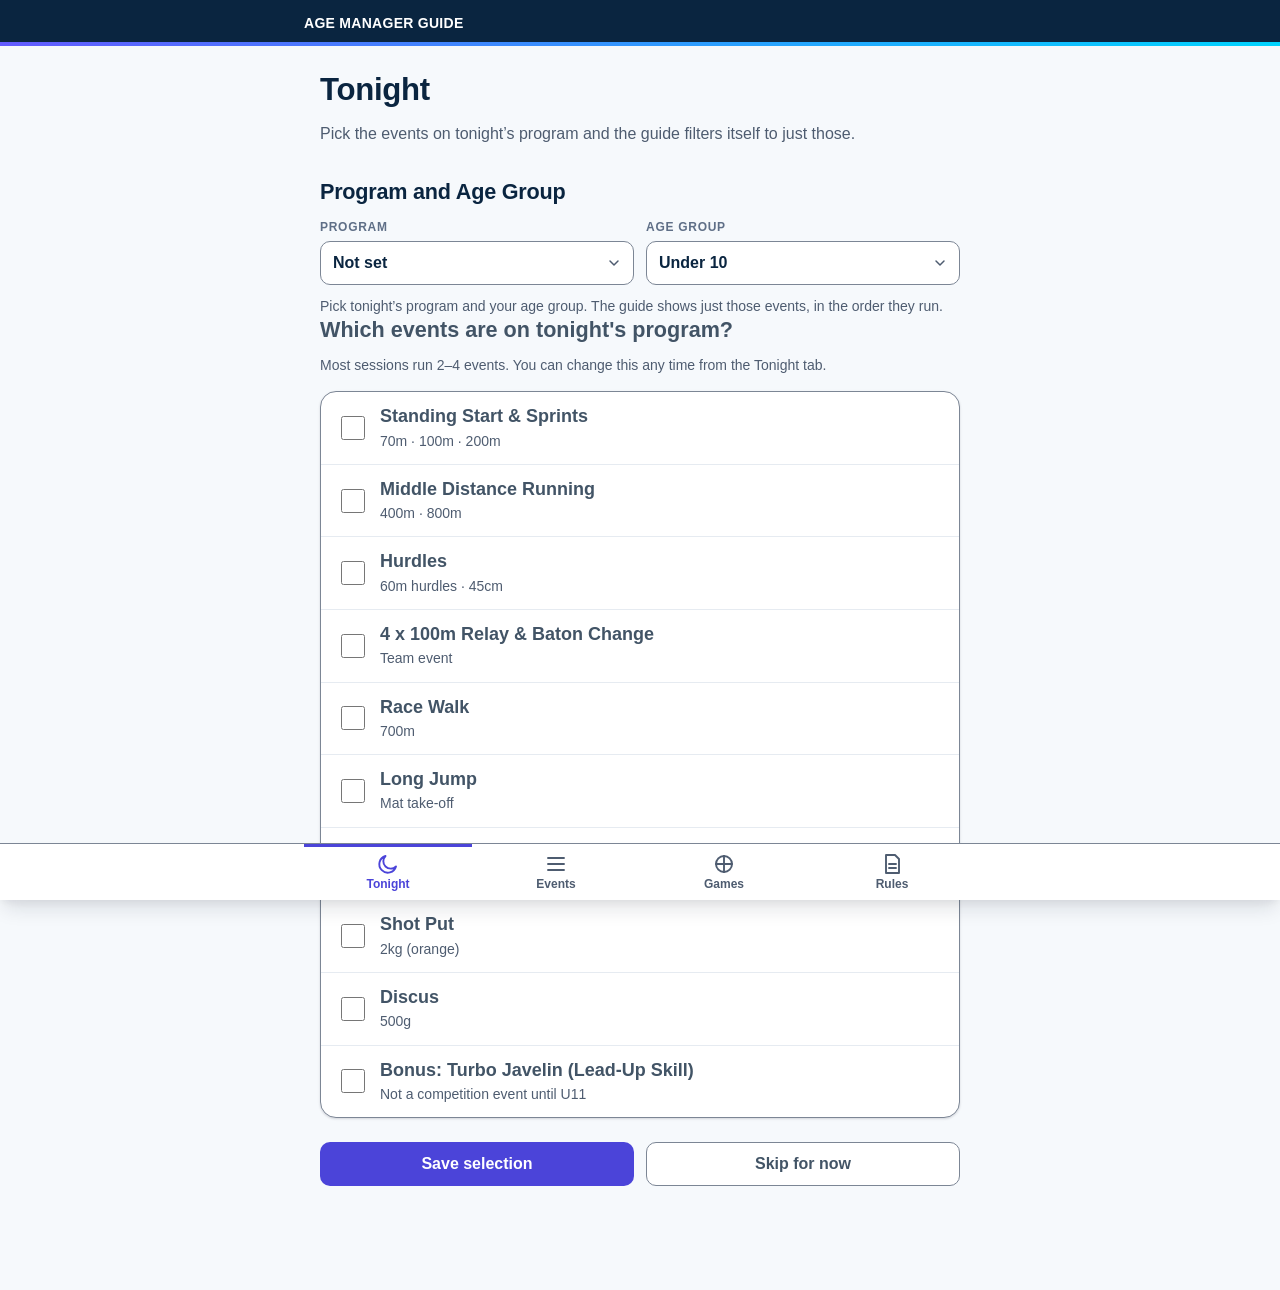
==== commit 51290b36: "Drop the U10 Boys heading; move tonight's mode onto Program and Age Group Three changes, all downstr" ====
--- a/index.html
+++ b/index.html
@@ -3,13 +3,13 @@
 <head>
   <meta charset="utf-8">
   <meta name="viewport" content="width=device-width, initial-scale=1, viewport-fit=cover">
-  <meta name="description" content="NSW Little Athletics Under 10 Boys Age Manager's Coaching Guide: skill progressions, common faults, safety notes, coaching videos and a bank of waiting-period games.">
+  <meta name="description" content="NSW Little Athletics Age Manager's Coaching Guide: skill progressions, common faults, safety notes, coaching videos and a bank of waiting-period games.">
   <meta name="color-scheme" content="light">
   <!-- Matches --color-accent-deep in css/tokens.css (app-bar fill). -->
   <meta name="theme-color" content="#0A2540">
   <!-- Suppresses the browser's automatic /favicon.ico request (AC90: zero 404s) — no icon asset exists or is needed. -->
   <link rel="icon" href="data:,">
-  <title>NSW Little Athletics — U10 Boys Age Manager Guide</title>
+  <title>NSW Little Athletics — Age Manager Guide</title>
 
   <!-- Relative paths only: this must work under a GitHub Pages project subpath. -->
   <link rel="stylesheet" href="css/tokens.css">
@@ -20,7 +20,7 @@
   <a class="skip-link" href="#view">Skip to main content</a>
 
   <header class="app-bar">
-    <p class="app-bar__title">U10 Boys — Age Manager Guide</p>
+    <p class="app-bar__title">Age Manager Guide</p>
   </header>
 
   <!--
--- a/css/tokens.css
+++ b/css/tokens.css
@@ -76,6 +76,17 @@
   --color-accent-deep: #0A2540;  /* app bar fill — white text on it = 15.54:1 (reuses the Stripe heading navy as a dark shell surface) */
   --color-accent-on: #FFFFFF;    /* text on --color-accent — 6.71:1; on --color-accent-strong — 10.70:1 */
 
+  /* --- Reversed chip on a dark strip -------------------------------------
+     The time chip inside a running-order card's dark header band
+     (.run-card__time). A translucent white rather than another palette hex
+     so the chip tracks whatever strip it sits on instead of needing a
+     re-measured partner colour per surface. Its ONE surface today is
+     --color-heading (#0A2540), where it composites to #31485F; white text on
+     that measures 9.45:1, well clear of the 4.5:1 floor. If it is ever
+     placed on a lighter strip, re-measure — a translucent token cannot be
+     verified once and assumed everywhere. */
+  --color-strip-chip: rgba(255, 255, 255, 0.16);
+
   /* --- Success (green) — per-card Tonight toggle's active state, and the
      Event Detail "in tonight" CTA (js/views/eventDetail.js). Project-specific,
      not part of the Stripe palette (Stripe's own #24B47E fails AA — see the
@@ -147,13 +158,6 @@
   --radius-lg: 16px;
   --radius-pill: 999px;
 
-  /* --- Component sizes ---------------------------------------------------
-     One-off diameters that recur in exactly one component and don't belong
-     in the spacing scale (they're not a gap/inset, they're a fixed circle).
-     The 44px per-card Tonight toggle reuses --tap-min below rather than a
-     new token, since it IS the tap-target floor. */
-  --size-numeral-sm: 1.75rem; /* 28px — Events list row numeral badge (compact-row redesign) */
-
   /* --- Elevation (3 levels, used consistently on cards) ------------------ */
   --shadow-1: 0 1px 2px rgba(16, 24, 40, 0.06),
               0 1px 3px rgba(16, 24, 40, 0.10);
--- a/css/base.css
+++ b/css/base.css
@@ -32,13 +32,34 @@
 }
 
 /*
-  The <h1> and <main> receive focus programmatically on route change. Keyboard
-  users get the ring (the browser sets :focus-visible for keyboard-initiated
+  <main> receives focus programmatically on route change. Keyboard users get
+  the ring (the browser sets :focus-visible for keyboard-initiated
   navigation); pointer users don't get a ring they didn't ask for.
 */
-#view:focus:not(:focus-visible),
-#page-title:focus:not(:focus-visible) {
+#view:focus:not(:focus-visible) {
   outline: none;
+}
+
+/*
+  The <h1> also receives focus programmatically on route change — router.js
+  is what actually moves focus on every normal navigation (#view above only
+  gets it from the skip link, a separate, rarely-used path) — so this is the
+  one focus cue keyboard/AT users get after switching tabs, and it must stay
+  visible for that reason (WCAG 2.4.7 Focus Visible). But the default
+  all-sides outline box drawn around a heading reads as the heading being
+  "boxed in", not focused, especially on a two-line title — a caret-style
+  underline still says "focus is here" without looking like packaging. Never
+  suppressed for :focus-visible; :focus alone (a plain pointer tap, which the
+  browser itself doesn't flag as focus-visible) gets no ring at all, same
+  restraint as every other :focus-visible-gated control in this file.
+*/
+#page-title:focus {
+  outline: none;
+}
+
+#page-title:focus-visible {
+  outline: none;
+  box-shadow: inset 0 calc(-1 * var(--focus-ring-width)) 0 0 var(--color-focus);
 }
 
 /* --- Skip link ----------------------------------------------------------- */
--- a/css/components.css
+++ b/css/components.css
@@ -479,104 +479,120 @@
   text-decoration: underline;
 }
 
-/* --- Event list (compact-row redesign) ------------------------------------
-   Each discipline category renders ONE bordered/rounded `.event-group`
-   container (not one bordered card per event) holding single-line
-   `.event-row`s, each divided from the next by a 1px hairline. */
-
-.event-group {
+/* --- Event list (state-first card redesign, "Option A") --------------------
+   Each event renders as its own bordered/rounded `.event-card` — the
+   border/radius/shadow/clip live on the `<li>` itself, not on the link,
+   because the link (`.event-card__link`) now wraps only the name strip; the
+   tagline + toggle row (`.event-card__body`) is a SIBLING of the link, not a
+   child of it — a <button> cannot be a descendant of <a> (the browser
+   silently reparents it out). See js/views/events.js and ui.js's
+   tonightToggleButton(). The name reverses white out of `--color-heading`
+   in a full-bleed `.event-card__strip` — same header-band language as
+   `.game-list__link` (js/views/games.js). `overflow: hidden` on `.event-card`
+   clips both bands to its rounded corners. No numeral badge — the name alone
+   identifies the event.
+
+   `.event-card--selected` (js/views/events.js, applied when the event is in
+   tonight's selection) tints the WHOLE card — border colour and the body
+   band's fill — so a coach can tell what's already added from the card
+   itself while scanning, not just from the small toggle. This is on top of,
+   not instead of, the toggle's own non-colour signals (glyph + border style,
+   see `.tonight-toggle` below) — colour is never the only signal (SC 1.4.1).
+   See STYLEGUIDE.md's "Event card" section for the full rationale. */
+
+.event-cards {
   list-style: none;
   margin: 0;
   padding: 0;
-  background: var(--color-surface);
-  border: 1px solid var(--color-border-interactive);
+  display: grid;
+  gap: var(--space-3);
+}
+
+.event-card {
+  background: var(--color-surface);
+  border: 2px solid var(--color-border-interactive);
   border-radius: var(--radius-lg);
   box-shadow: var(--shadow-1);
   overflow: hidden;
 }
 
-/* The <li> wraps the row's <a> and the toggle <button> as SIBLINGS — a
-   <button> cannot be a descendant of <a> (the browser silently reparents it
-   out). See js/views/events.js and ui.js's tonightToggleButton(). Tapping
-   anywhere in the row (other than the toggle) opens the event's detail page
-   via the <a>, which fills the row except for the toggle's own tap area. */
-.event-row {
+.event-card--selected {
+  border-color: var(--color-success);
+}
+
+.event-card:hover {
+  box-shadow: var(--shadow-2);
+}
+
+.event-card__link {
+  display: block;
+  text-decoration: none;
+  color: var(--color-text);
+}
+
+.event-card__link:hover .event-card__name {
+  text-decoration: underline;
+}
+
+.event-card__strip {
+  display: block;
+  padding: var(--space-3) var(--space-4);
+  background: var(--color-heading);
+}
+
+.event-card__name {
+  display: block;
+  color: var(--color-white);
+  font-size: var(--fs-400);
+  font-weight: var(--fw-semibold);
+  line-height: var(--lh-snug);
+}
+
+/* Row, not a stacked block, now that the toggle sits inline beside the
+   tagline instead of floating over the card's corner. */
+.event-card__body {
   display: flex;
   align-items: center;
+  justify-content: space-between;
   gap: var(--space-3);
   padding: var(--space-3) var(--space-4);
 }
 
-.event-row + .event-row {
-  border-top: 1px solid var(--color-border-subtle);
-}
-
-.event-row__link {
-  display: flex;
-  align-items: center;
+/* `--color-success` on `--color-success-tint` is the same already-measured
+   5.82:1 pairing used elsewhere in this app (see tokens.css), not a new
+   contrast claim. */
+.event-card--selected .event-card__body {
+  background: var(--color-success-tint);
+}
+
+.event-card__tag {
   flex: 1 1 auto;
   min-width: 0;
-  /* Comfortably above the 44px tap-target floor even though the row itself
-     has no visible card border any more. */
-  min-height: var(--tap-min);
-  gap: var(--space-3);
-  color: var(--color-text);
-  text-decoration: none;
-}
-
-.event-row__num {
-  display: flex;
-  flex: none;
-  align-items: center;
-  justify-content: center;
-  width: var(--size-numeral-sm);
-  height: var(--size-numeral-sm);
-  border-radius: var(--radius-pill);
-  background: var(--color-accent-tint);
-  color: var(--color-accent-strong);
   font-size: var(--fs-200);
-  font-weight: var(--fw-bold);
-}
-
-.event-row__body {
-  display: flex;
-  flex-direction: column;
-  min-width: 0;
-}
-
-/* Styled as a link — the trailing → is appended to the name text itself
-   (see js/views/events.js), same reading pattern as .game-list__name. */
-.event-row__name {
-  font-size: var(--fs-400);
-  font-weight: var(--fw-semibold);
-  line-height: var(--lh-snug);
-  color: var(--color-accent);
-}
-
-.event-row:hover .event-row__name {
-  text-decoration: underline;
-}
-
-.event-row__tag {
-  margin-top: 2px;
-  font-size: var(--fs-200);
-  color: var(--color-text-muted);
+  color: var(--color-text-muted);
+}
+
+.event-card--selected .event-card__tag {
+  color: var(--color-success);
 }
 
 /*
-  Per-card Tonight toggle — a 44x44 icon-only circle (--tap-min doubles as
-  the diameter here, since it IS the tap-target floor). Off: dashed grey
-  border, "+" glyph. On: solid --color-success fill, white "✓" glyph.
+  Per-card Tonight toggle — a labelled pill sitting inline in the card's
+  body row (state-first redesign, "Option A"), not the icon-only circle this
+  control used before. `min-height: var(--tap-min)` still guarantees the
+  44px tap-target floor even though the pill is no longer square; horizontal
+  padding gives it room for the glyph + visible "Add"/"Added" label.
+
+  Off: dashed grey border, "+" glyph, muted text, "Add" label. On: solid
+  --color-success fill, white "✓" glyph, "Added" label.
 
   Pressed state is never colour-only (SC 1.4.1): border STYLE changes
-  (dashed -> solid) and the glyph changes (+ -> ✓), in addition to
-  aria-pressed and the background/text colour change. The visible "Add"/"On"
-  text label was dropped as part of this redesign, but both of the required
-  non-colour signals above are unchanged from before it — see
-  tonightToggleButton()'s doc comment in js/ui.js and STYLEGUIDE.md's
-  "Per-card Tonight toggle" section.
-
-  Fill is a solid --color-success (not a tint) so the white glyph reads
+  (dashed -> solid) and the glyph changes (+ -> ✓), on top of the
+  background/text colour change and the visible label word itself
+  (Add -> Added) — see tonightToggleButton()'s doc comment in js/ui.js and
+  STYLEGUIDE.md's "Per-card Tonight toggle" section.
+
+  Fill is a solid --color-success (not a tint) so the white glyph/label read
   clearly against it — 6.60:1 on white / 6.24:1 on canvas, well clear of the
   4.5:1 floor (see tokens.css). Green, not the accent purple, reads as a
   positive/"on" confirmation distinct from the app's link/brand colour.
@@ -586,12 +602,15 @@
   flex: none;
   align-items: center;
   justify-content: center;
-  width: var(--tap-min);
-  height: var(--tap-min);
+  gap: var(--space-1);
+  min-height: var(--tap-min);
+  padding: 0 var(--space-4);
   border: 2px dashed var(--color-border-interactive);
   border-radius: var(--radius-pill);
   background: var(--color-surface);
   color: var(--color-text-muted);
+  font-size: var(--fs-200);
+  font-weight: var(--fw-bold);
   cursor: pointer;
 }
 
@@ -604,15 +623,119 @@
 
 .tonight-toggle__glyph {
   display: inline-block;
-  font-size: var(--fs-400);
+  font-size: var(--fs-300);
+  line-height: 1;
+}
+
+.tonight-toggle__label {
+  display: inline-block;
+  line-height: 1;
+}
+
+/* --- Weekly-program picker (`programPicker()` in ui.js) -----------------
+   Two native <select>s side by side at the top of the Events tab. Two
+   columns rather than stacked: both fit at 320px, and the pair reads as one
+   control ("which night is this?") instead of two unrelated fields.
+
+   `appearance: none` restyles the CLOSED control only — the open picker
+   stays the platform's own, which is the whole reason a <select> was chosen
+   over a custom listbox (see programPicker()'s doc comment). Because that
+   also removes the native arrow, `.program-picker__chevron` draws one back;
+   it is aria-hidden and pointer-events: none, so it can never take the tap
+   that belongs to the select underneath it.
+
+   `min-height: var(--tap-min)` keeps both controls on the 44px floor.
+   Focus is base.css's global :focus-visible ring — deliberately not
+   overridden here, so these controls carry the same ring as every other
+   focusable thing in the app. */
+
+.program-picker {
+  display: grid;
+  grid-template-columns: repeat(2, minmax(0, 1fr));
+  gap: var(--space-3);
+  margin-bottom: var(--space-3);
+}
+
+.program-picker__label {
+  display: block;
+  margin-bottom: var(--space-1);
+  font-size: var(--fs-100);
   font-weight: var(--fw-bold);
-  line-height: 1;
-}
-
-/* --- Definition list (quick facts, at-a-glance) -------------------------- */
-
-.fact-list {
+  letter-spacing: 0.06em;
+  text-transform: uppercase;
+  /* 4.84:1 on the app canvas at 12px bold — the same kicker/caption pairing
+     as .event-category-kicker, which documents the measurement. */
+  color: var(--color-text-caption);
+}
+
+.program-picker__control {
+  position: relative;
+}
+
+.program-picker__select {
+  appearance: none;
+  -webkit-appearance: none;
+  width: 100%;
+  min-height: var(--tap-min);
+  /* Right padding clears the chevron; it is not symmetric with the left on
+     purpose. */
+  padding: var(--space-2) var(--space-6) var(--space-2) var(--space-3);
+  border: 1px solid var(--color-border-interactive);
+  border-radius: var(--radius-md);
+  background: var(--color-surface);
+  color: var(--color-heading);
+  font-family: inherit;
+  font-size: var(--fs-300);
+  font-weight: var(--fw-semibold);
+  line-height: var(--lh-snug);
+}
+
+.program-picker__chevron {
+  position: absolute;
+  top: 50%;
+  right: var(--space-3);
+  transform: translateY(-50%);
+  display: block;
+  pointer-events: none;
+}
+
+.program-picker__chevron svg {
+  display: block;
+  width: 16px;
+  height: 16px;
+  fill: none;
+  stroke: var(--color-text-muted);
+  stroke-width: 2.2;
+  stroke-linecap: round;
+  stroke-linejoin: round;
+}
+
+/* One-line explanation of what the picker does, shown only while no program
+   is chosen (js/views/events.js) — once a program is set, the running order
+   under it is a better explanation than any sentence. */
+.program-picker__hint {
+  margin-bottom: var(--space-5);
+}
+
+/* --- Running order (`runningOrder()` in ui.js) ----------------------------
+   Tonight's blocks, in the order they run. `.run-item` owns the frame
+   (border, radius, shadow, overflow) so the card's <a> and its flag <p>s can
+   be siblings and still clip into one rounded card — the same arrangement
+   `.event-card` uses to keep its toggle <button> out of its <a>.
+
+   Inside, the same header-band-over-body-band language as `.event-card`:
+   reversed white-on-navy strip, lighter body beneath. The one addition is
+   the time chip, which is the reason this card exists at all. */
+
+.run-list {
+  list-style: none;
   margin: 0;
+  padding: 0;
+  display: grid;
+  gap: var(--space-3);
+}
+
+.run-item {
   background: var(--color-surface);
   border: 1px solid var(--color-border-interactive);
   border-radius: var(--radius-lg);
@@ -620,27 +743,159 @@
   overflow: hidden;
 }
 
-.fact-list__row {
+.run-card {
+  display: block;
+  min-height: var(--tap-min);
+  text-decoration: none;
+  color: var(--color-text);
+}
+
+/* Only a card that IS a link lifts on hover — a `.run-card--static` block
+   (one the club runs but this guide has no page for) must not advertise a
+   tap it can't honour. A modifier rather than :has(), which this app doesn't
+   assume support for. */
+.run-item--link:hover {
+  box-shadow: var(--shadow-2);
+}
+
+a.run-card:hover .run-card__name {
+  text-decoration: underline;
+}
+
+.run-card__strip {
+  display: flex;
+  align-items: center;
+  gap: var(--space-3);
   padding: var(--space-3) var(--space-4);
-}
-
-.fact-list__row + .fact-list__row {
+  background: var(--color-heading);
+}
+
+.run-card__time {
+  flex: none;
+  padding: var(--space-1) var(--space-2);
+  border-radius: var(--radius-pill);
+  /* White on this chip composited over --color-heading = 9.45:1; see the
+     --color-strip-chip comment in tokens.css. */
+  background: var(--color-strip-chip);
+  color: var(--color-white);
+  font-size: var(--fs-100);
+  font-weight: var(--fw-bold);
+  line-height: var(--lh-tight);
+  white-space: nowrap;
+}
+
+.run-card__name {
+  flex-grow: 1;
+  color: var(--color-white);
+  font-size: var(--fs-400);
+  font-weight: var(--fw-semibold);
+  line-height: var(--lh-snug);
+}
+
+.run-card__body {
+  display: block;
+  padding: var(--space-3) var(--space-4);
+}
+
+.run-card__detail {
+  display: block;
+  font-size: var(--fs-300);
+  font-weight: var(--fw-medium);
+  color: var(--color-text);
+}
+
+.run-card__rule {
+  display: block;
+  margin-top: var(--space-1);
+  font-size: var(--fs-200);
+  color: var(--color-text-caption);
+}
+
+/*
+  Flag bands at the foot of a running-order card. Both are plain labelled
+  text, never a colour-only signal (SC 1.4.1) — the sentence is what carries
+  the meaning and the tint only reinforces it, which is why the two flags
+  read differently even in greyscale.
+
+  --pack-up uses the safety/warning surface already established for callouts
+  (8.71:1, measured in tokens.css); --no-guide uses the neutral surface
+  instead (--color-text-muted on --color-neutral-100 = 6.10:1) because it is
+  an absence of content, not a caution.
+*/
+.run-flag {
+  margin: 0;
+  padding: var(--space-2) var(--space-4);
   border-top: 1px solid var(--color-border-subtle);
+  font-size: var(--fs-200);
+  font-weight: var(--fw-semibold);
+  line-height: var(--lh-snug);
+}
+
+.run-flag--pack-up {
+  background: var(--color-warn-surface);
+  color: var(--color-warn-text);
+}
+
+.run-flag--no-guide {
+  background: var(--color-neutral-100);
+  color: var(--color-text-muted);
+  font-weight: var(--fw-medium);
+}
+
+/* The club's "timings are approximate" disclaimer, under the running order.
+   Deliberately quiet: it qualifies the list, it isn't a warning about it. */
+.run-source {
+  margin-top: var(--space-4);
+}
+
+/* Stronger first line inside `.empty-state`, for the program-not-loaded
+   message (`programEmptyState()` in ui.js) — that state has two paragraphs
+   and the heading one has to out-rank the explanation under it. */
+.empty-state__title {
+  color: var(--color-heading);
+  font-size: var(--fs-400);
+  font-weight: var(--fw-semibold);
+}
+
+/* --- Definition list (quick facts, at-a-glance) --------------------------
+   Same full-bleed-colour-section language as the Tonight tab's
+   `.tonight-card` (see that comment above): each fact is its own dark
+   header band (`--color-accent-strong` fill, `--color-accent-on` reversed
+   text) directly over a lighter body band (`--color-accent-tint` fill,
+   `--color-accent-strong` text) holding the value — both stretch edge to
+   edge, with `.fact-list`'s own `overflow: hidden` clipping them to the
+   list's rounded corners. Every fact reuses the one colour (unlike the
+   Tonight card's rule/games distinction) because a fact list has no second
+   category to distinguish — the recurring dark band is what announces each
+   new fact, the same way a repeated "GAMES TONIGHT" head would. */
+
+.fact-list {
+  margin: 0;
+  background: var(--color-surface);
+  border: 1px solid var(--color-border-interactive);
+  border-radius: var(--radius-lg);
+  box-shadow: var(--shadow-1);
+  overflow: hidden;
 }
 
 .fact-list__label {
-  margin: 0 0 var(--space-1);
+  margin: 0;
+  padding: var(--space-2) var(--space-4);
   font-size: var(--fs-100);
   font-weight: var(--fw-bold);
   letter-spacing: 0.04em;
   text-transform: uppercase;
-  color: var(--color-text-caption);
+  background: var(--color-accent-strong);
+  color: var(--color-accent-on);
 }
 
 .fact-list__value {
   margin: 0;
-  font-size: var(--fs-300);
-  line-height: var(--lh-snug);
+  padding: var(--space-3) var(--space-4);
+  font-size: var(--fs-300);
+  line-height: var(--lh-snug);
+  background: var(--color-accent-tint);
+  color: var(--color-accent-strong);
 }
 
 /* --- Progressions and faults --------------------------------------------- */
@@ -755,17 +1010,27 @@
 }
 
 /* --- Tonight tab: event card (event + key rule + game tonight) -----------
-   Each selected event is one bordered/rounded `.tonight-card` — same
-   card language as `.event-group`/`.event-row` (Events tab) and
-   `.game-list__link` (Games tab): --color-surface fill, --color-border-
-   interactive hairline, --radius-lg corners, --shadow-1. A header row
-   (numeral + name link + tagline, reusing `.event-row__num`/`__body`/
-   `__name`/`__tag` verbatim from the Events tab so the two tabs' event
-   identity never drifts) is followed by a "Key rule" row and zero or more
-   "Game tonight" rows, each divided from the one above by a 1px hairline —
-   the same stacked-row-inside-one-card pattern `.event-group`'s
-   `.event-row + .event-row` hairline already uses, just applied to rows of
-   differing content instead of repeated event rows. */
+   Each selected event is one bordered/rounded `.tonight-card` — same card
+   language as `.event-card` (Events tab) and `.game-list__link` (Games
+   tab): --color-surface fill, --color-border-interactive hairline,
+   --radius-lg corners, --shadow-1. The name reverses white out of
+   `--color-heading` in a full-bleed `.tonight-card__head` strip — same
+   header-band treatment as `.event-card__strip`/`.game-list__strip`, so all
+   three tabs read the event/game name the same way — with the tagline
+   directly below it in a lighter `.tonight-card__subhead` band, followed by
+   two more full-bleed colour sections, "Key rule" and "Games tonight" (the
+   second omitted entirely when the event has no linked games — AC16). Each
+   of those sections is a dark header band (`--color-accent-strong` /
+   `--color-success`, reversed white text) directly above a lighter body
+   band in the same colour family (`--color-accent-tint` /
+   `--color-success-tint`): the colour itself carries the section boundary,
+   so "Games tonight" needs only one "(N)"-counted head instead of a caption
+   repeated per game. The games themselves render as individually
+   bordered/shadowed white cards (`.tonight-card__game`) inside that body
+   band, each with its equipment tag inline next to the title rather than on
+   its own line below the summary. `.tonight-card`'s own `overflow: hidden`
+   clips every band to the card's rounded corners, so none needs its own
+   radius. No numeral badge — the name alone identifies the event. */
 
 .tonight-groups {
   list-style: none;
@@ -782,10 +1047,8 @@
 }
 
 .tonight-card__head {
-  display: flex;
-  align-items: center;
-  gap: var(--space-3);
   padding: var(--space-3) var(--space-4);
+  background: var(--color-heading);
 }
 
 .tonight-card__title {
@@ -794,44 +1057,93 @@
   line-height: var(--lh-snug);
 }
 
-/* `.event-row__name` (reused verbatim from the Events tab) already sets the
-   accent colour/weight; as a standalone link here (not nested inside the
-   full-row `.event-row__link` wrapper that supplies the Events tab's tap
-   target) it needs its own tap-target treatment — same min-height/inline-
-   flex fix `.event-row__link` uses, just applied directly to the link. */
-.tonight-card__title .event-row__name {
+.tonight-card__name {
   display: inline-flex;
   align-items: center;
   min-height: var(--tap-min);
-}
-
-.tonight-card__row {
-  padding: var(--space-3) var(--space-4);
-}
-
-.tonight-card__row + .tonight-card__row {
-  border-top: 1px solid var(--color-border-subtle);
-}
-
-.tonight-card__label {
-  margin: 0 0 4px;
+  color: var(--color-white);
+  font-weight: var(--fw-semibold);
+  text-decoration: none;
+}
+
+.tonight-card__head:hover .tonight-card__name {
+  text-decoration: underline;
+}
+
+.tonight-card__subhead {
+  padding: var(--space-2) var(--space-4) var(--space-3);
+}
+
+.tonight-card__tag {
+  margin: 0;
+  font-size: var(--fs-200);
+  color: var(--color-text-muted);
+}
+
+.tonight-card__section-head {
+  margin: 0;
+  padding: var(--space-2) var(--space-4);
   font-size: var(--fs-100);
   font-weight: var(--fw-bold);
   letter-spacing: 0.05em;
   text-transform: uppercase;
-  color: var(--color-text-muted);
-}
-
-.tonight-card__value {
+}
+
+.tonight-card__section-head--rule {
+  background: var(--color-accent-strong);
+  color: var(--color-accent-on);
+}
+
+.tonight-card__section-head--games {
+  background: var(--color-success);
+  color: var(--color-success-on);
+}
+
+.tonight-card__section-body {
+  padding: var(--space-3) var(--space-4);
+}
+
+.tonight-card__section-body--rule {
+  background: var(--color-accent-tint);
+}
+
+.tonight-card__section-body--games {
+  background: var(--color-success-tint);
+}
+
+.tonight-card__rule-value {
   margin: 0;
   font-size: var(--fs-300);
   line-height: var(--lh-snug);
-  color: var(--color-text);
-}
-
-/* Same accent link treatment as `.event-row__name`/`.game-list__name`
-   (trailing → baked into the link text), sized for its own >=44px tap
-   target since it sits inline within a sentence rather than filling a row. */
+  color: var(--color-accent-strong);
+}
+
+.tonight-card__game-list {
+  list-style: none;
+  margin: 0;
+  padding: 0;
+  display: grid;
+  gap: var(--space-3);
+}
+
+.tonight-card__game {
+  background: var(--color-surface);
+  border: 1px solid var(--color-border-subtle);
+  border-radius: var(--radius-md);
+  box-shadow: var(--shadow-1);
+  padding: var(--space-3) var(--space-4);
+}
+
+.tonight-card__game-head {
+  display: flex;
+  align-items: center;
+  justify-content: space-between;
+  gap: var(--space-2);
+}
+
+/* Same accent link treatment as `.game-list__name` (trailing → baked into
+   the link text), sized for its own >=44px tap target since it sits inline
+   within a sentence rather than filling a row. */
 .tonight-card__game-link {
   display: inline-flex;
   align-items: center;
@@ -844,6 +1156,24 @@
   text-decoration: underline;
 }
 
+.tonight-card__game-tag {
+  flex: none;
+  display: inline-block;
+  padding: 2px var(--space-3);
+  border-radius: var(--radius-pill);
+  background: var(--color-accent-tint);
+  color: var(--color-accent-strong);
+  font-size: var(--fs-100);
+  font-weight: var(--fw-bold);
+}
+
+.tonight-card__game-summary {
+  margin: var(--space-1) 0 0;
+  font-size: var(--fs-200);
+  line-height: var(--lh-snug);
+  color: var(--color-text-muted);
+}
+
 /* --- Games ----------------------------------------------------------------
    .game / .game__* is the Tonight tab's nested "games under this event"
    block (js/views/tonight.js, via gameItem() in ui.js) — the only remaining
@@ -881,15 +1211,107 @@
   color: var(--color-text-muted);
 }
 
+/* "Pairs with <Event>" on the Game Detail page — same pairsWithNote()
+   helper and text treatment as `.game-list__pairs` above, placed under the
+   page header since a category's kicker can span more than one event. */
+.game__pairs {
+  margin: 0 0 var(--space-3);
+  font-size: var(--fs-200);
+  color: var(--color-text-muted);
+}
+
+/* --- Games tab: category card (full-bleed colour section) ----------------
+   Each category on the Games list (js/views/games.js) is one bordered/
+   rounded `.game-category-card`, wrapping the `.section`/`.section--spaced`
+   layout classes rather than replacing them (so the roomier Games-tab
+   section rhythm is unchanged) with the same header-band-over-body-band
+   language as the Tonight tab's `.tonight-card` (see that comment above)
+   and `.fact-list`: a dark head (category name + kicker, reversed white
+   text) directly above a lighter body band holding that category's
+   `.game-list`. `--accent`/`--success`/`--warn` cycle across the three
+   non-neutral colour families tokens.css defines (games.js's
+   categoryColor()), so consecutive categories are never the same colour;
+   `overflow: hidden` on the card clips both bands to its rounded corners so
+   neither band needs its own radius. */
+
+.game-category-card {
+  background: var(--color-surface);
+  border: 1px solid var(--color-border-interactive);
+  border-radius: var(--radius-lg);
+  box-shadow: var(--shadow-1);
+  overflow: hidden;
+}
+
+.game-category-card__head {
+  padding: var(--space-3) var(--space-4);
+}
+
+/* `color: inherit` is required here, not decorative: base.css's global
+   `h1, h2, h3, h4 { color: var(--color-heading) }` rule targets this `<h2>`
+   directly, which otherwise wins over the reversed-white `color` set on the
+   parent `.game-category-card__head` band below (no other rule here
+   competes for `color`, so nothing overrides that default without this). */
+.game-category-card__name {
+  margin: 0;
+  color: inherit;
+  font-size: var(--fs-500);
+  line-height: var(--lh-tight);
+}
+
+.game-category-card__kicker {
+  margin: var(--space-1) 0 0;
+  font-size: var(--fs-100);
+  font-weight: var(--fw-bold);
+  letter-spacing: 0.05em;
+  text-transform: uppercase;
+}
+
+.game-category-card__body {
+  padding: var(--space-4);
+}
+
+.game-category-card--accent .game-category-card__head {
+  background: var(--color-accent-strong);
+  color: var(--color-accent-on);
+}
+.game-category-card--accent .game-category-card__body {
+  background: var(--color-accent-tint);
+}
+
+.game-category-card--success .game-category-card__head {
+  background: var(--color-success);
+  color: var(--color-success-on);
+}
+.game-category-card--success .game-category-card__body {
+  background: var(--color-success-tint);
+}
+
+.game-category-card--warn .game-category-card__head {
+  background: var(--color-warn-border);
+  color: var(--color-white);
+}
+.game-category-card--warn .game-category-card__body {
+  background: var(--color-warn-surface);
+}
+
 /* --- Games list: link + one-sentence summary ------------------------------
    Each game on the Games list (js/views/games.js) links to its own detail
    page (js/views/gameDetail.js) instead of inlining its full instructions —
    a bordered-card-plus-chevron pattern of its own (this list has no
-   per-card toggle to make room for). This used to intentionally mirror the
-   Events list's old per-event card shape; the Events list moved to the
-   `.event-group`/`.event-row` compact-row pattern above as part of the
-   Events/Games redesign's row-shape pass, and this list was NOT asked to
-   follow — see STYLEGUIDE.md's "Games list link + Game Detail page". */
+   per-card toggle to make room for). The Events list's `.event-card` now
+   shares this same header-strip-over-body card shape (see above) — see
+   STYLEGUIDE.md's "Games list link + Game Detail page".
+
+   The card's own name is a full-bleed black strip (`.game-list__strip`) —
+   white text reversed out of `--color-heading`, the app's darkest/most-
+   black token (see tokens.css's neutral ramp; this project never hard-codes
+   a raw hex, so `--color-heading` stands in for literal black) — directly
+   above a lighter `.game-list__body` band holding the gear pill, summary
+   and "Pairs with" note. Same header-band-over-body-band shape as
+   `.game-category-card` above, just monochrome instead of category-
+   coloured, so an individual game reads as clearly as its own item even
+   inside an already-coloured category card. `overflow: hidden` on the link
+   itself clips both bands to its rounded corners. */
 
 .game-list {
   list-style: none;
@@ -900,37 +1322,83 @@
 .game-list__link {
   display: block;
   min-height: var(--tap-min);
-  padding: var(--space-4);
   background: var(--color-surface);
   border: 1px solid var(--color-border-interactive);
   border-radius: var(--radius-lg);
   box-shadow: var(--shadow-1);
+  overflow: hidden;
   text-decoration: none;
 }
 
 .game-list__link:hover {
-  background: var(--color-accent-tint);
   box-shadow: var(--shadow-2);
 }
 
 .game-list__link:hover .game-list__name {
-  color: var(--color-accent-strong);
+  text-decoration: underline;
+}
+
+.game-list__strip {
+  display: block;
+  padding: var(--space-3) var(--space-4);
+  background: var(--color-heading);
 }
 
 .game-list__name {
   display: block;
-  color: var(--color-accent);
+  color: var(--color-white);
   font-size: var(--fs-400);
   font-weight: var(--fw-semibold);
   line-height: var(--lh-snug);
 }
 
+.game-list__body {
+  display: block;
+  padding: var(--space-3) var(--space-4);
+}
+
 .game-list__summary {
   display: block;
   margin-top: var(--space-1);
   color: var(--color-text-muted);
   font-size: var(--fs-300);
   line-height: var(--lh-snug);
+}
+
+/* "Pairs with <Event>" — pairsWithNote() in js/ui.js, shared with
+   `.game__pairs` below on the Game Detail page. Sits inside the same <a>
+   as the rest of the card (plain text, no nested link — an <a> cannot
+   legally contain another interactive element). */
+.game-list__pairs {
+  display: block;
+  margin-top: var(--space-2);
+  color: var(--color-text-muted);
+  font-size: var(--fs-200);
+}
+
+/* One-gear-per-game pill — shared by the Games list and Game Detail page
+   (block, below the summary). The Tonight tab's own game cards use the
+   inline `.tonight-card__game-tag` instead — same colour pairing, different
+   position — because there the tag sits next to the title on one line
+   rather than its own line below the text. Either way text alone carries
+   the meaning (the gear's name), so no colour-only signal is at stake here
+   the way it is for toggle/active states elsewhere. */
+.gear-pill {
+  display: inline-block;
+  margin-top: var(--space-2);
+  padding: 2px var(--space-3);
+  border-radius: var(--radius-pill);
+  background: var(--color-accent-tint);
+  color: var(--color-accent-strong);
+  font-size: var(--fs-100);
+  font-weight: var(--fw-bold);
+}
+
+/* First thing inside `.game-list__body`, the gear pill needs no top margin
+   of its own — the body's own padding already separates it from the black
+   name strip above. */
+.game-list__body > .gear-pill:first-child {
+  margin-top: 0;
 }
 
 /* --- Resource cards (Watch & Learn) -------------------------------------- */
